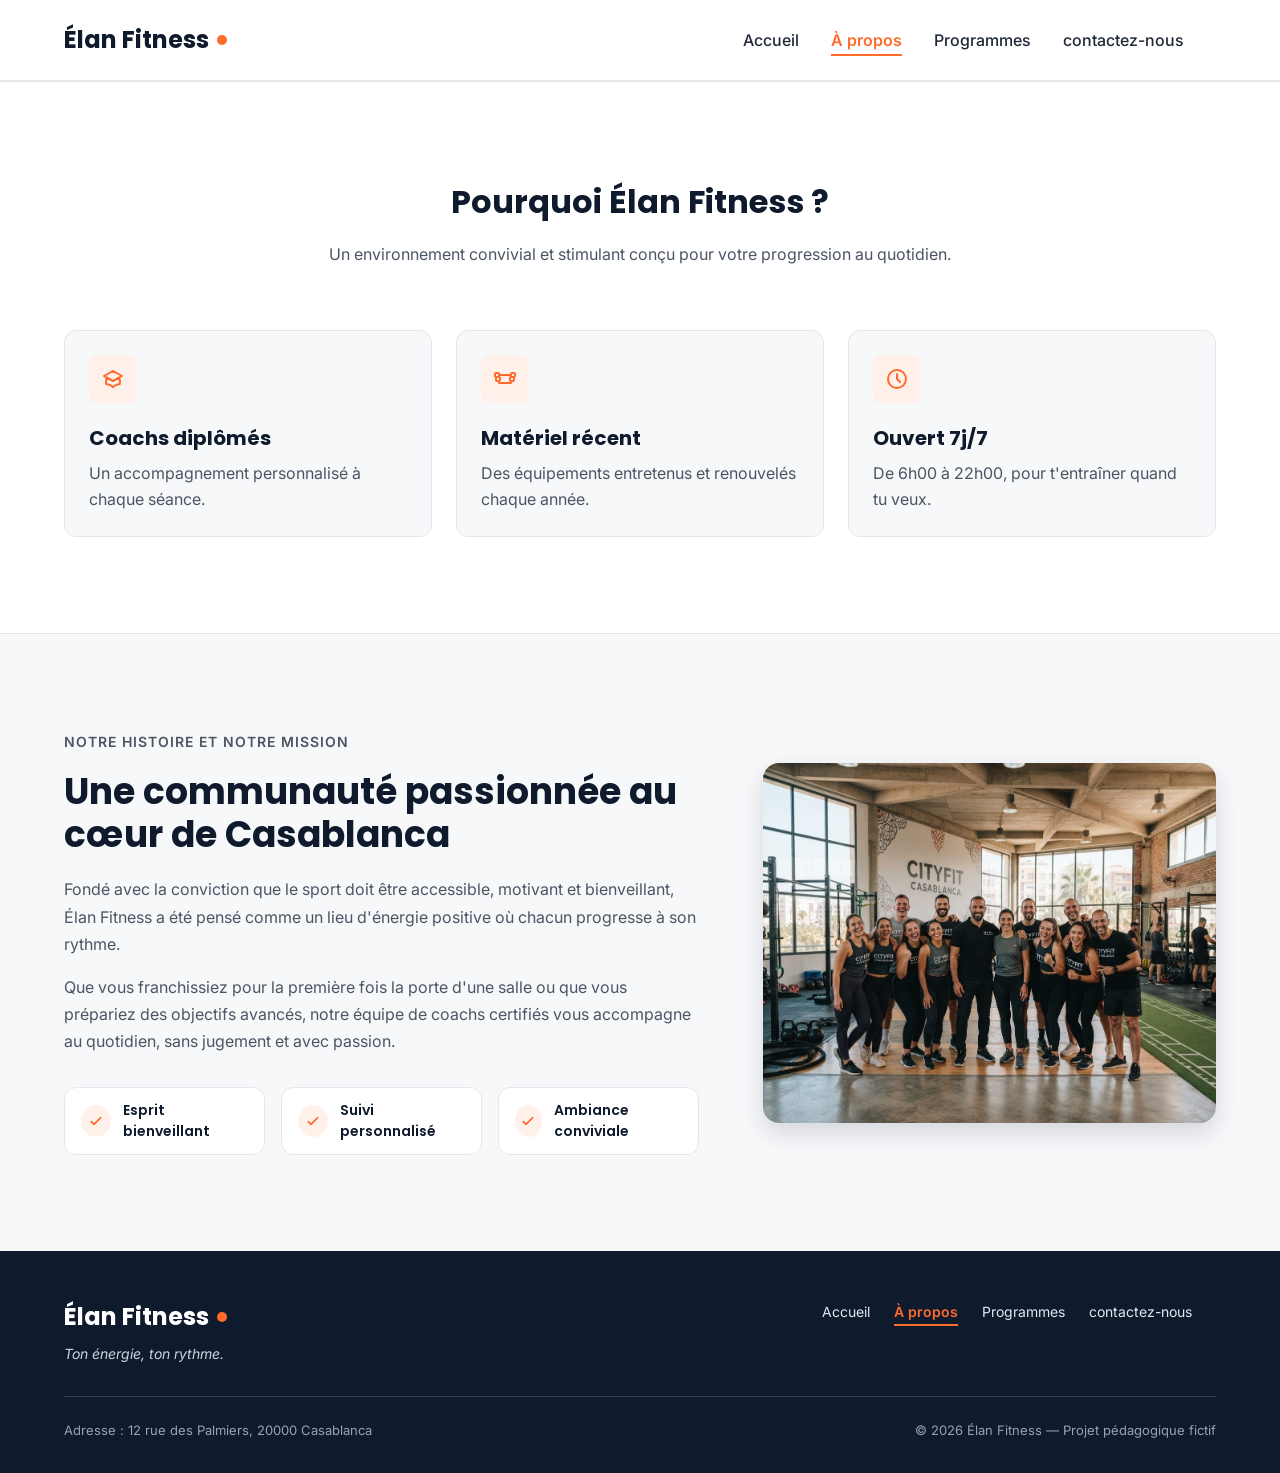
==== a-propos.html @ eae1ff82 "transforme one page to multi-pages" ====
<!DOCTYPE html>
<html lang="fr">
<head>
  <meta charset="UTF-8">
  <meta name="viewport" content="width=device-width, initial-scale=1">
  <meta name="description" content="Élan Fitness, salle de sport à Casablanca : musculation, yoga, cardio et boxe fitness avec des coachs diplômés. Réservez votre cours d'essai gratuit.">
  <title>Élan Fitness | Salle de sport à Casablanca</title>

  <link rel="preconnect" href="https://fonts.googleapis.com">
  <link rel="preconnect" href="https://fonts.gstatic.com" crossorigin>
  <link href="https://fonts.googleapis.com/css2?family=Inter:wght@400;500;600&family=Poppins:wght@600;700;800&display=swap" rel="stylesheet">

  <link rel="stylesheet" href="style.css">
</head>

<body>

  <header class="en-tete">
    <div class="conteneur en-tete-contenu">
      <a href="#accueil" class="logo">Élan Fitness</a>

      <nav aria-label="Navigation principale">
       <ul class="menu">
          <li><a href="accueil.html "target="_blank">Accueil</a></li>
          <li><a href="a-propos.html" target="_blank" class="lien-actif">À propos</a></li>
          <li><a href="programes.html" target="_blank">Programmes</a></li>
          <li><a href="contactez-nous.html" target="_blank">contactez-nous</a><li>
        </ul>
      </nav>
    </div>
  </header>

  <main>
    <section class="section section-blanche">
      <div class="conteneur">

        <div class="section-titre">
          <h2>Pourquoi Élan Fitness ?</h2>
          <p>Un environnement convivial et stimulant conçu pour votre progression au quotidien.</p>
        </div>

        <div class="cartes">
          <article class="carte carte-avantage">
            <div class="icone"><img src="img/icone-coach.svg" alt=""></div>
            <h3>Coachs diplômés</h3>
            <p>Un accompagnement personnalisé à chaque séance.</p>
          </article>

          <article class="carte carte-avantage">
            <div class="icone"><img src="img/icone-materiel.svg" alt=""></div>
            <h3>Matériel récent</h3>
            <p>Des équipements entretenus et renouvelés chaque année.</p>
          </article>

          <article class="carte carte-avantage">
            <div class="icone"><img src="img/icone-horloge.svg" alt=""></div>
            <h3>Ouvert 7j/7</h3>
            <p>De 6h00 à 22h00, pour t'entraîner quand tu veux.</p>
          </article>
        </div>

      </div>
    </section>

    <section id="a-propos" class="section">
      <div class="conteneur apropos-contenu">

        <div class="apropos-texte">
          <p class="sur-titre">Notre histoire et notre mission</p>
          <h2>Une communauté passionnée au cœur de Casablanca</h2>
          <p>
            Fondé avec la conviction que le sport doit être accessible, motivant et bienveillant,
            Élan Fitness a été pensé comme un lieu d'énergie positive où chacun progresse à son rythme.
          </p>
          <p>
            Que vous franchissiez pour la première fois la porte d'une salle ou que vous prépariez des
            objectifs avancés, notre équipe de coachs certifiés vous accompagne au quotidien, sans
            jugement et avec passion.
          </p>

          <ul class="valeurs">
            <li class="valeur">
              <div class="icone icone-petite"><img src="img/icone-check.svg" alt=""></div>
              <span>Esprit bienveillant</span>
            </li>
            <li class="valeur">
              <div class="icone icone-petite"><img src="img/icone-check.svg" alt=""></div>
              <span>Suivi personnalisé</span>
            </li>
            <li class="valeur">
              <div class="icone icone-petite"><img src="img/icone-check.svg" alt=""></div>
              <span>Ambiance conviviale</span>
            </li>
          </ul>
        </div>

        <img class="apropos-image" src="img/equipe.jpg" alt="L'équipe de coachs d'Élan Fitness réunie dans la salle">

      </div>
    </section>

  </main>

  <footer class="pied-de-page">
    <div class="conteneur">

      <div class="pied-haut">
        <div>
          <p class="logo logo-clair">Élan Fitness</p>
          <p class="slogan">Ton énergie, ton rythme.</p>
        </div>

        <nav aria-label="Navigation du pied de page">
          <ul class="menu menu-pied">
            <li><a href="accueil.html" target="_blank">Accueil</a></li>
            <li><a href="a-propos.html" target="_blank" class="lien-actif">À propos</a></li>
            <li><a href="programes.html" target="_blank">Programmes</a></li>
            <li><a href="contactez-nous.html" target="_blank">contactez-nous</a><li>
          </ul>
        </nav>
      </div>

      <div class="pied-bas">
        <p>Adresse : 12 rue des Palmiers, 20000 Casablanca</p>
        <p>&copy; 2026 Élan Fitness — Projet pédagogique fictif</p>
      </div>

    </div>
  </footer>

</body>
</html>
---- style.css ----
* {
  box-sizing: border-box;
  margin: 0;
  padding: 0;
}

html {
  scroll-behavior: smooth;
}

body {
  font-family: 'Inter', Arial, sans-serif;
  font-size: 16px;
  line-height: 1.5;
  color: #1F2937;
  background-color: #F7F8FA;
}

h1, h2, h3, h4 {
  font-family: 'Poppins', Arial, sans-serif;
  color: #0F1B2D;
}

a {
  color: inherit;
  text-decoration: none;
}

ul {
  list-style: none;
}

img {
  display: block;
  max-width: 100%;
}

a:focus-visible,
button:focus-visible {
  outline: 3px solid #FF6B2C;
  outline-offset: 2px;
}

.conteneur {
  width: 100%;
  max-width: 1200px;
  margin: 0 auto;
  padding: 0 24px;
}

.section {
  padding: 96px 0;
}

.section-blanche {
  background-color: #FFFFFF;
  border-top: 1px solid #E5E7EB;
  border-bottom: 1px solid #E5E7EB;
}

.section-titre {
  max-width: 640px;
  margin: 0 auto 64px;
  text-align: center;
}

.section-titre h2 {
  font-size: 32px;
  margin-bottom: 16px;
}

.section-titre h3 {
  font-size: 26px;
  margin-bottom: 12px;
}

.section-titre p {
  color: #4B5563;
}

.sur-titre {
  font-size: 14px;
  font-weight: 600;
  color: #FF6B2C;
  text-transform: uppercase;
  letter-spacing: 1px;
  margin-bottom: 12px;
}

.bouton {
  display: inline-block;
  padding: 14px 28px;
  border-radius: 8px;
  font-size: 16px;
  font-weight: 600;
  text-align: center;
  cursor: pointer;
}

.bouton-principal {
  background-color: #FF6B2C;
  border: 1px solid #FF6B2C;
  color: #FFFFFF;
}

.bouton-principal:hover {
  background-color: #F05817;
}

.bouton-secondaire {
  background-color: #FFFFFF;
  border: 1px solid #0F1B2D;
  color: #0F1B2D;
}

.bouton-secondaire:hover {
  background-color: #F3F4F6;
}

.cartes {
  display: flex;
  gap: 24px;
}

.carte {
  flex: 1;
  background-color: #FFFFFF;
  border: 1px solid #E5E7EB;
  border-radius: 12px;
  box-shadow: 0 1px 3px rgba(15, 27, 45, 0.08);
}

.icone {
  width: 48px;
  height: 48px;
  background-color: #FFF0EA;
  border-radius: 8px;
  display: flex;
  align-items: center;
  justify-content: center;
}

.icone img {
  width: 24px;
  height: 24px;
}

.icone-petite {
  width: 32px;
  height: 32px;
  border-radius: 50%;
}

.icone-petite img {
  width: 16px;
  height: 16px;
}

.en-tete {
  position: sticky;
  top: 0;
  z-index: 10;
  background-color: #FFFFFF;
  border-bottom: 1px solid #E5E7EB;
}

.en-tete-contenu {
  height: 80px;
  display: flex;
  align-items: center;
  justify-content: space-between;
}

.logo {
  display: flex;
  align-items: center;
  font-family: 'Poppins', Arial, sans-serif;
  font-size: 24px;
  font-weight: 700;
  color: #0F1B2D;
}

.logo::after {
  content: "";
  width: 10px;
  height: 10px;
  margin-left: 8px;
  background-color: #FF6B2C;
  border-radius: 50%;
}

.menu {
  display: flex;
  gap: 32px;
}

.menu a {
  font-weight: 500;
  padding-bottom: 4px;
  border-bottom: 2px solid transparent;
}

.menu a:hover {
  color: #FF6B2C;
}

.menu .lien-actif {
  color: #FF6B2C;
  font-weight: 600;
  border-bottom-color: #FF6B2C;
}

.hero {
  padding: 64px 0 96px;
}

.hero-contenu {
  display: flex;
  align-items: center;
  gap: 32px;
}

.hero-texte {
  flex: 7;
}

.hero-texte h1 {
  font-size: 48px;
  font-weight: 800;
  line-height: 1.2;
  margin-bottom: 24px;
}

.hero-description {
  max-width: 520px;
  font-size: 18px;
  line-height: 1.6;
  color: #4B5563;
  margin-bottom: 32px;
}

.boutons {
  display: flex;
  flex-wrap: wrap;
  gap: 16px;
}

.hero-image {
  flex: 5;
  min-width: 0;
  height: 400px;
  object-fit: cover;
  border-radius: 16px;
  border: 1px solid #E5E7EB;
  box-shadow: 0 10px 25px rgba(15, 27, 45, 0.15);
}

.chiffres {
  display: flex;
  margin-top: 64px;
  padding: 32px;
  background-color: #FFFFFF;
  border: 1px solid #E5E7EB;
  border-radius: 12px;
  box-shadow: 0 1px 3px rgba(15, 27, 45, 0.08);
}

.chiffre {
  flex: 1;
  text-align: center;
  font-weight: 500;
  color: #0F1B2D;
}

.chiffre + .chiffre {
  border-left: 1px solid #E5E7EB;
}

.chiffre-nombre {
  font-family: 'Poppins', Arial, sans-serif;
  font-size: 36px;
  font-weight: 800;
  color: #FF6B2C;
}

.carte-avantage {
  padding: 24px;
  background-color: #F7F8FA;
  box-shadow: none;
}

.carte-avantage .icone {
  margin-bottom: 20px;
}

.carte-avantage h3 {
  font-size: 20px;
  margin-bottom: 8px;
}

.carte-avantage p {
  color: #4B5563;
  line-height: 1.6;
}

.apropos-contenu {
  display: flex;
  align-items: center;
  gap: 64px;
}

.apropos-texte {
  flex: 7;
}

.apropos-texte h2 {
  font-size: 36px;
  line-height: 1.2;
  margin-bottom: 20px;
}

.apropos-texte p {
  color: #4B5563;
  line-height: 1.7;
  margin-bottom: 16px;
}

.valeurs {
  display: flex;
  gap: 16px;
  margin-top: 32px;
}

.valeur {
  flex: 1;
  display: flex;
  align-items: center;
  gap: 12px;
  padding: 12px 16px;
  background-color: #FFFFFF;
  border: 1px solid #E5E7EB;
  border-radius: 12px;
  font-family: 'Poppins', Arial, sans-serif;
  font-size: 14px;
  font-weight: 600;
  color: #0F1B2D;
}

.apropos-image {
  flex: 5;
  min-width: 0;
  height: 360px;
  object-fit: cover;
  border-radius: 16px;
  box-shadow: 0 10px 25px rgba(15, 27, 45, 0.15);
}

.carte-programme {
  display: flex;
  flex-direction: column;
  overflow: hidden;
}

.carte-programme > img {
  width: 100%;
  height: 200px;
  object-fit: cover;
}

.programme-corps {
  flex: 1;
  display: flex;
  flex-direction: column;
  padding: 20px;
}

.programme-corps h3 {
  font-size: 20px;
  margin-bottom: 8px;
}

.programme-corps p {
  font-size: 15px;
  color: #4B5563;
}

.etiquette {
  align-self: flex-start;
  padding: 4px 10px;
  margin-bottom: 12px;
  border-radius: 6px;
  font-size: 12px;
  font-weight: 600;
}

.etiquette-orange {
  background-color: #FFEDE5;
  color: #C2410C;
}

.etiquette-bleue {
  background-color: #DBEAFE;
  color: #1D4ED8;
}

.etiquette-verte {
  background-color: #D1FAE5;
  color: #047857;
}

.programme-corps .duree {
  display: flex;
  align-items: center;
  gap: 8px;
  margin-top: auto;
  padding-top: 16px;
  border-top: 1px solid #E5E7EB;
  font-size: 13px;
  font-weight: 600;
  color: #0F1B2D;
}

.programme-corps h3 + p {
  margin-bottom: 16px;
}

.duree img {
  width: 16px;
  height: 16px;
}

.formules {
  margin-top: 96px;
}

.formule {
  position: relative;
  display: flex;
  flex-direction: column;
  padding: 28px;
}

.formule h4 {
  font-size: 20px;
}

.prix {
  margin: 8px 0 16px;
  font-family: 'Poppins', Arial, sans-serif;
  font-size: 30px;
  font-weight: 800;
  color: #FF6B2C;
}

.prix span {
  font-family: 'Inter', Arial, sans-serif;
  font-size: 16px;
  font-weight: 500;
  color: #4B5563;
}

.prix-note {
  margin: -8px 0 16px;
  font-size: 13px;
  color: #4B5563;
}

.formule-liste {
  flex: 1;
  margin-bottom: 24px;
}

.formule-liste li {
  padding-left: 28px;
  margin-bottom: 12px;
  font-size: 15px;
  background-image: url('img/icone-check.svg');
  background-repeat: no-repeat;
  background-position: left center;
  background-size: 16px;
}

.formule .bouton {
  display: block;
}

.formule-populaire {
  border: 2px solid #FF6B2C;
  box-shadow: 0 10px 25px rgba(255, 107, 44, 0.2);
}

.badge-populaire {
  position: absolute;
  top: -14px;
  left: 50%;
  transform: translateX(-50%);
  padding: 4px 14px;
  background-color: #FF6B2C;
  border-radius: 999px;
  font-size: 12px;
  font-weight: 700;
  text-transform: uppercase;
  color: #FFFFFF;
}

.pied-de-page {
  padding: 48px 0 32px;
  background-color: #0F1B2D;
  color: #FFFFFF;
}

.pied-haut {
  display: flex;
  justify-content: space-between;
  align-items: flex-start;
  padding-bottom: 32px;
  border-bottom: 1px solid rgba(255, 255, 255, 0.15);
}

.logo-clair {
  color: #FFFFFF;
}

.slogan {
  margin-top: 8px;
  font-size: 14px;
  font-style: italic;
  color: #CBD5E1;
}

.menu-pied {
  gap: 24px;
}

.menu-pied a {
  font-size: 14px;
  font-weight: 400;
  color: #E2E8F0;
}

.pied-bas {
  display: flex;
  justify-content: space-between;
  margin-top: 24px;
  font-size: 13px;
  color: #94A3B8;
}
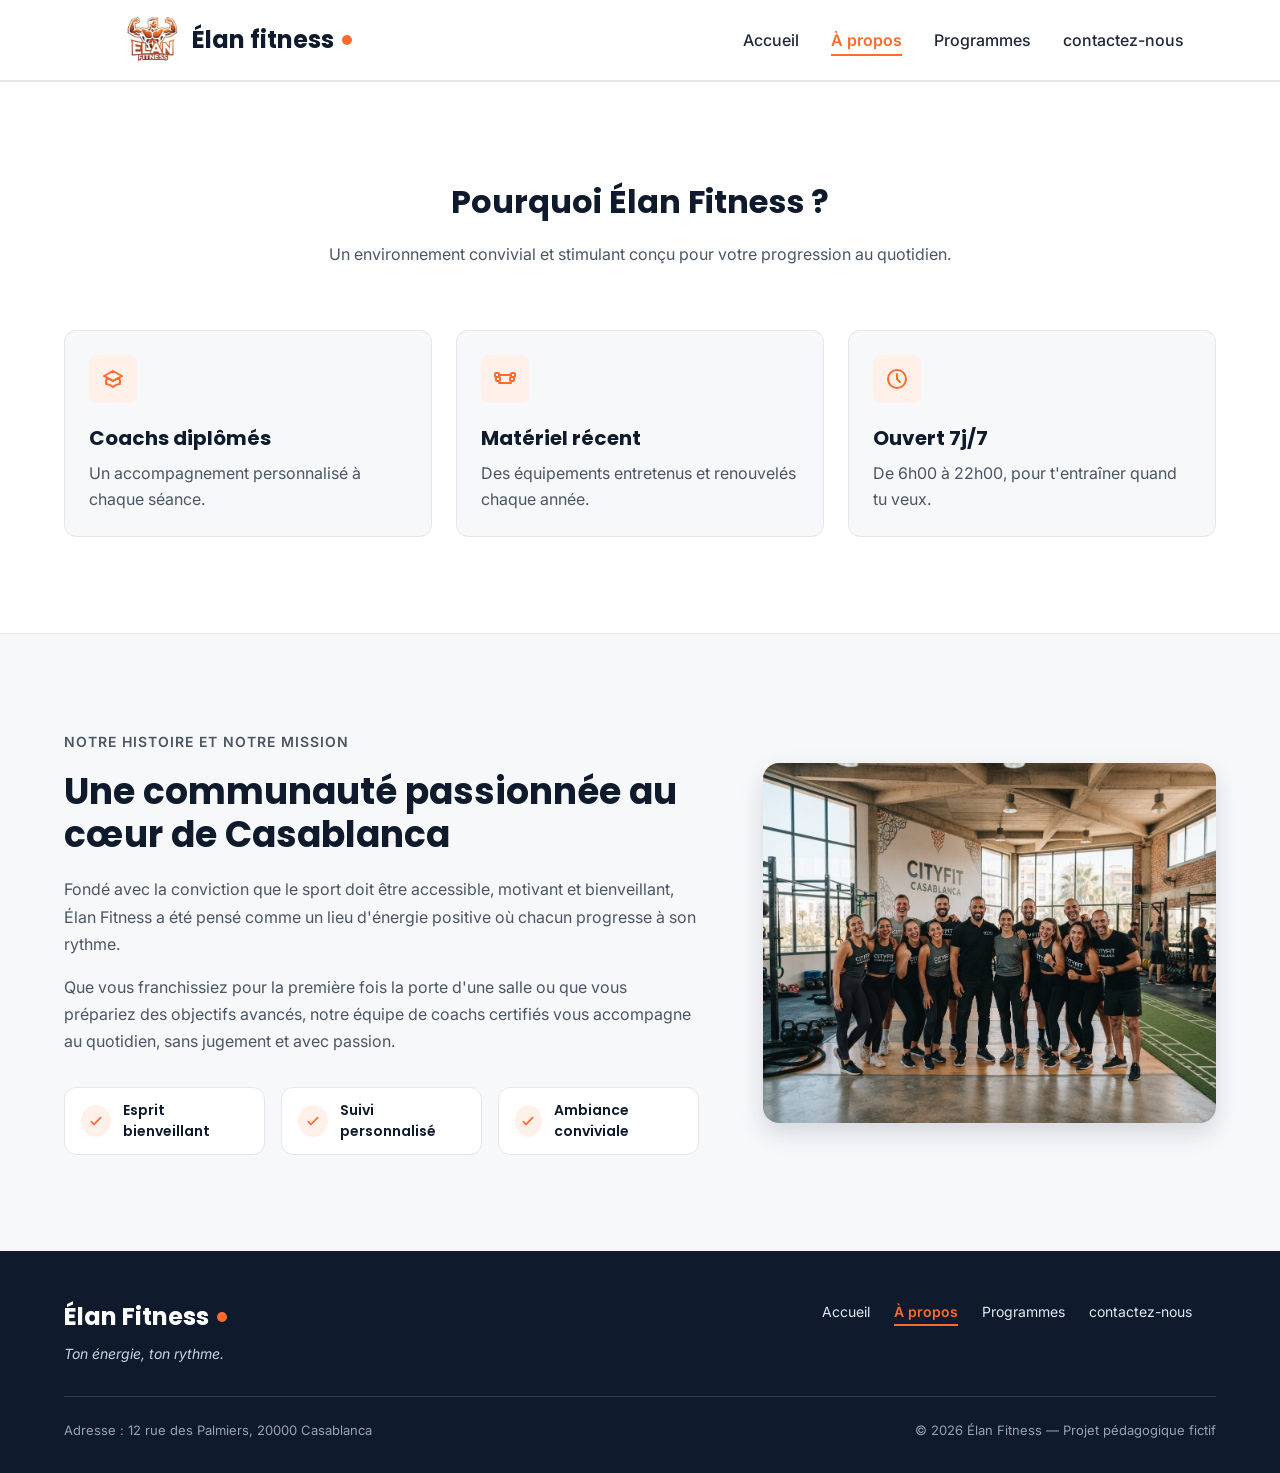
==== commit e8e637a4: "cree un logo et cree un fichier css pur styliser mon page contactez-nous" ====
--- a/a-propos.html
+++ b/a-propos.html
@@ -17,7 +17,7 @@
 
   <header class="en-tete">
     <div class="conteneur en-tete-contenu">
-      <a href="#accueil" class="logo">Élan Fitness</a>
+      <a href="accueil.html"class="logo"><img src="img/logofitnes.png" alt= logo>Élan fitness</a>
 
       <nav aria-label="Navigation principale">
        <ul class="menu">
--- a/style.css
+++ b/style.css
@@ -545,3 +545,22 @@
   font-size: 13px;
   color: #94A3B8;
 }
+.logo img {
+  height: 70px;
+  width: auto;
+  transform: translateX(25px);
+}
+#tag{
+  width: 100;
+}
+#lolo img{
+  transform: translateX(-16px);
+  margin-top: 10px;
+}
+#koko img{
+  transform: translateX(16px);
+  margin-top: 30px;
+}
+#bobo img{
+  margin-top: 5px;
+}
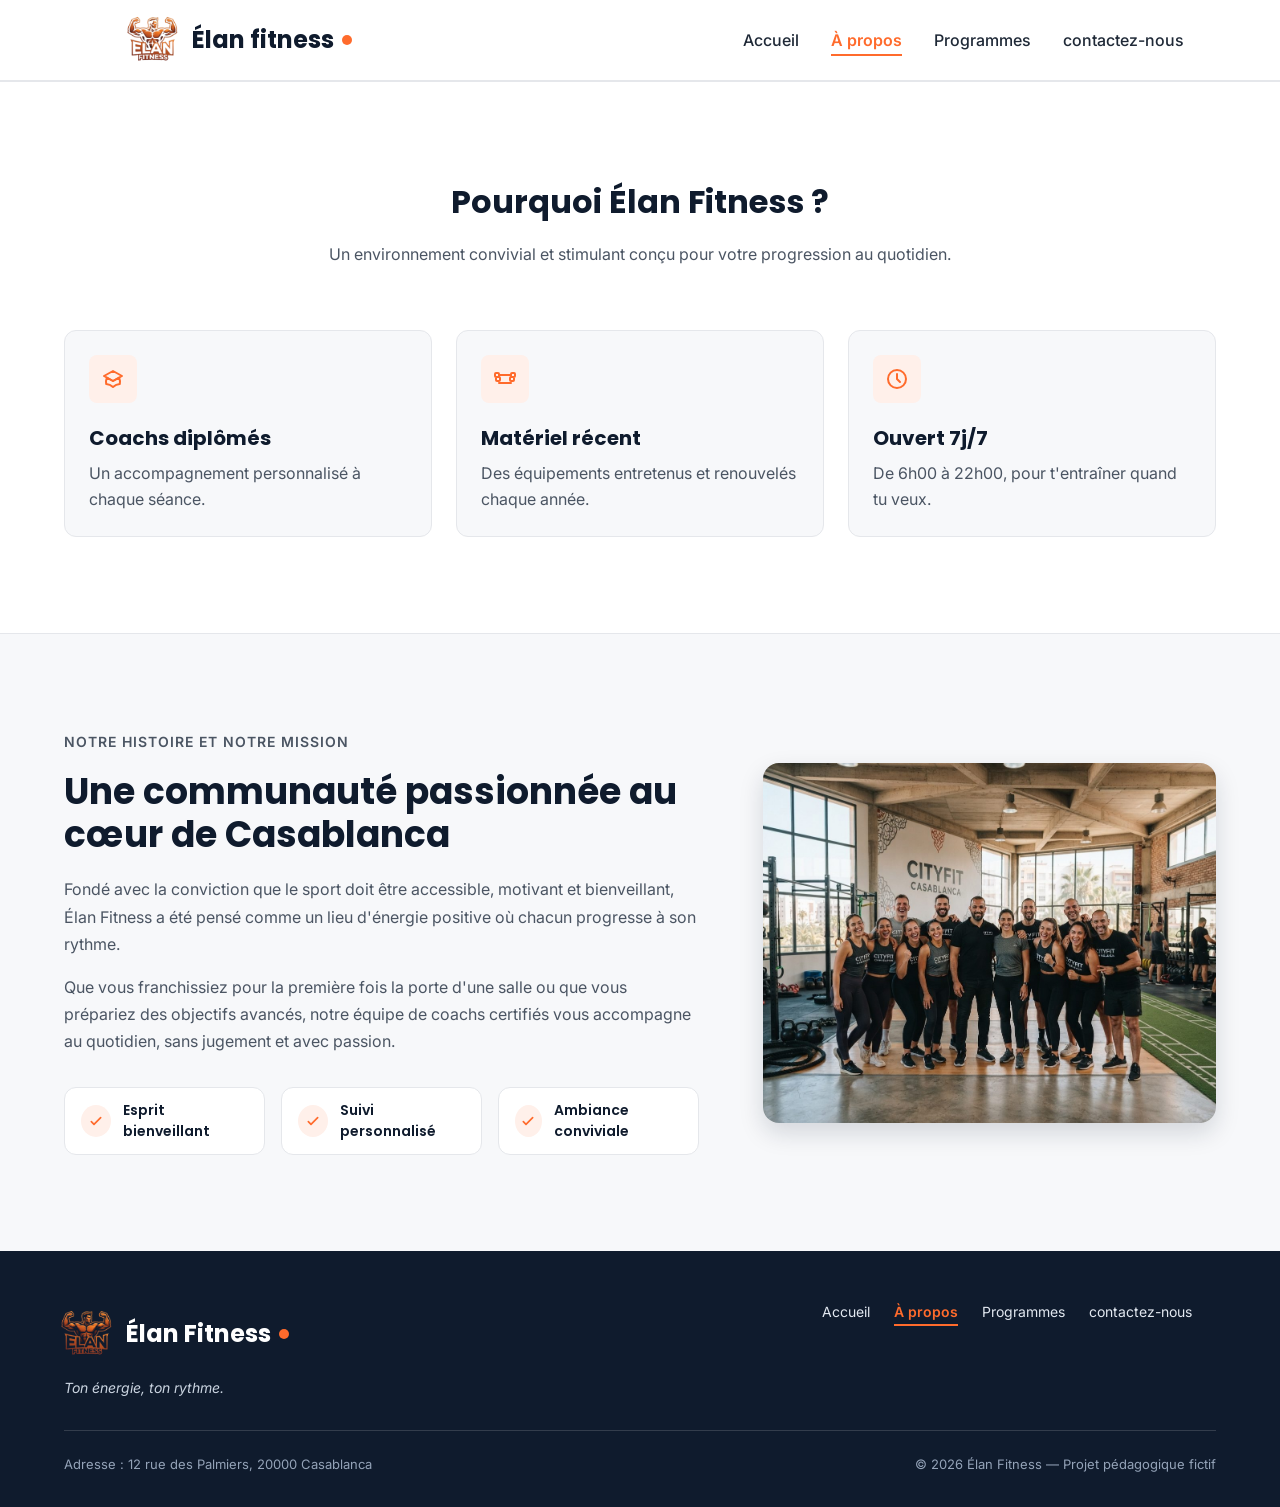
==== commit 3e384f5a: "modification de style et ajout README" ====
--- a/a-propos.html
+++ b/a-propos.html
@@ -1,10 +1,11 @@
 <!DOCTYPE html>
 <html lang="fr">
 <head>
+  <title>Élan Fitness | Salle de sport à Casablanca</title>
   <meta charset="UTF-8">
   <meta name="viewport" content="width=device-width, initial-scale=1">
   <meta name="description" content="Élan Fitness, salle de sport à Casablanca : musculation, yoga, cardio et boxe fitness avec des coachs diplômés. Réservez votre cours d'essai gratuit.">
-  <title>Élan Fitness | Salle de sport à Casablanca</title>
+  <meta name="keywords" content="HTML, CSS, Fitness, Gym, weight, height, musculation, Yoga">
 
   <link rel="preconnect" href="https://fonts.googleapis.com">
   <link rel="preconnect" href="https://fonts.gstatic.com" crossorigin>
@@ -106,7 +107,7 @@
 
       <div class="pied-haut">
         <div>
-          <p class="logo logo-clair">Élan Fitness</p>
+          <p class="logo logo-clair"><img src="img/logofitnes.png">Élan Fitness</p>
           <p class="slogan">Ton énergie, ton rythme.</p>
         </div>
 
--- a/style.css
+++ b/style.css
@@ -344,6 +344,9 @@
   font-size: 14px;
   font-weight: 600;
   color: #0F1B2D;
+}
+.valeur:hover{
+  background-color: ghostwhite;
 }
 
 .apropos-image {
@@ -519,6 +522,7 @@
 
 .logo-clair {
   color: #FFFFFF;
+  transform: translateX(-66px);
 }
 
 .slogan {
@@ -561,6 +565,75 @@
   transform: translateX(16px);
   margin-top: 30px;
 }
-#bobo img{
+#bobo img:hover{
   margin-top: 5px;
+  transform: scale(1.2);
+
+}
+.hero-image:hover{
+  transform: scale(1.2);
+}
+#koko img:hover{
+  transform: scale(1.2);
+}
+#lolo img:hover{
+  transform: scale(1.2);
+}
+@media screen and (max-width: 700px) {
+  .hero-contenu {
+    flex-direction: column;
+  }
+
+  .boutons {
+    flex-direction: column;
+  }
+  .hero-image {
+    width: 100%;
+  }
+
+  .chiffres {
+    flex-direction: column;
+  }
+  .cartes {
+    flex-direction: column;
+  }
+
+  .apropos-contenu {
+    flex-direction: column;
+  }
+
+  .apropos-image {
+    width: 100%;
+  }
+
+  .valeurs {
+    flex-direction: column;
+  }
+
+  .pied-haut {
+    flex-direction: column;
+     transform: translateX(30px);
+  }
+
+  .menu-pied {
+    flex-direction: column;  
+  }
+  .chiffre{
+    flex-direction: column;
+  }
+  #lolo img{
+  transform: translateX(4px);
+  margin-top: 10px;
+  }
+  .chiffre + .chiffre {
+    border-top: 1px solid #E5E7EB;
+    border-left: 0;
+    flex-direction: column;
+}
+.menu{
+  transform: translate(-30px);
+}
+html {
+    overflow-x:hidden;
+}
 }
